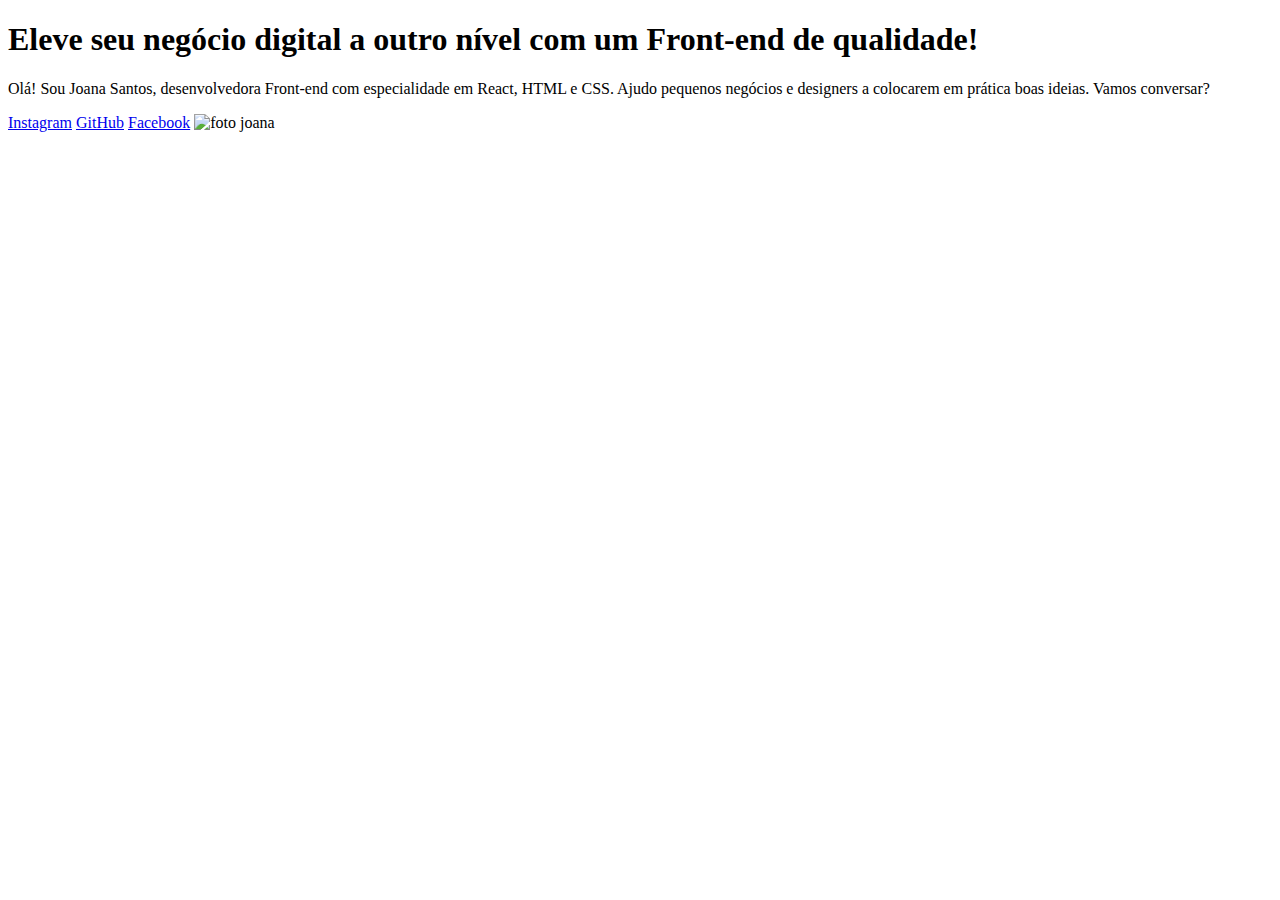
==== index.html @ 70db7eb6 "inclusao link facebook" ====
<!DOCTYPE html>
<html lang="pt=br">
<head>
    <meta charset="UTF-8">
    <meta name="viewport" content="width=device-width, initial-scale=1.0">
    <title>Curso Front</title>
    <link rel="stylesheet" href="styles.css"> 
</head>
<body>
    <header></header>
    <main>
        <h1>Eleve seu negócio digital a outro nível<strong class="titulo-destaque"> com um Front-end de qualidade!</strong></h1>
        <p>Olá! Sou Joana Santos, desenvolvedora Front-end com especialidade em React, HTML e CSS. Ajudo pequenos negócios e designers a colocarem em prática boas ideias. Vamos conversar?</p>
        <a href="https://instagram.com">Instagram</a>
        <a href="https://github.com">GitHub</a>
        <a href="https://facebook.com">Facebook</a>
        <img src="imagem.png" alt="foto joana">
    </main>
    <footer></footer>
</body>
</html>
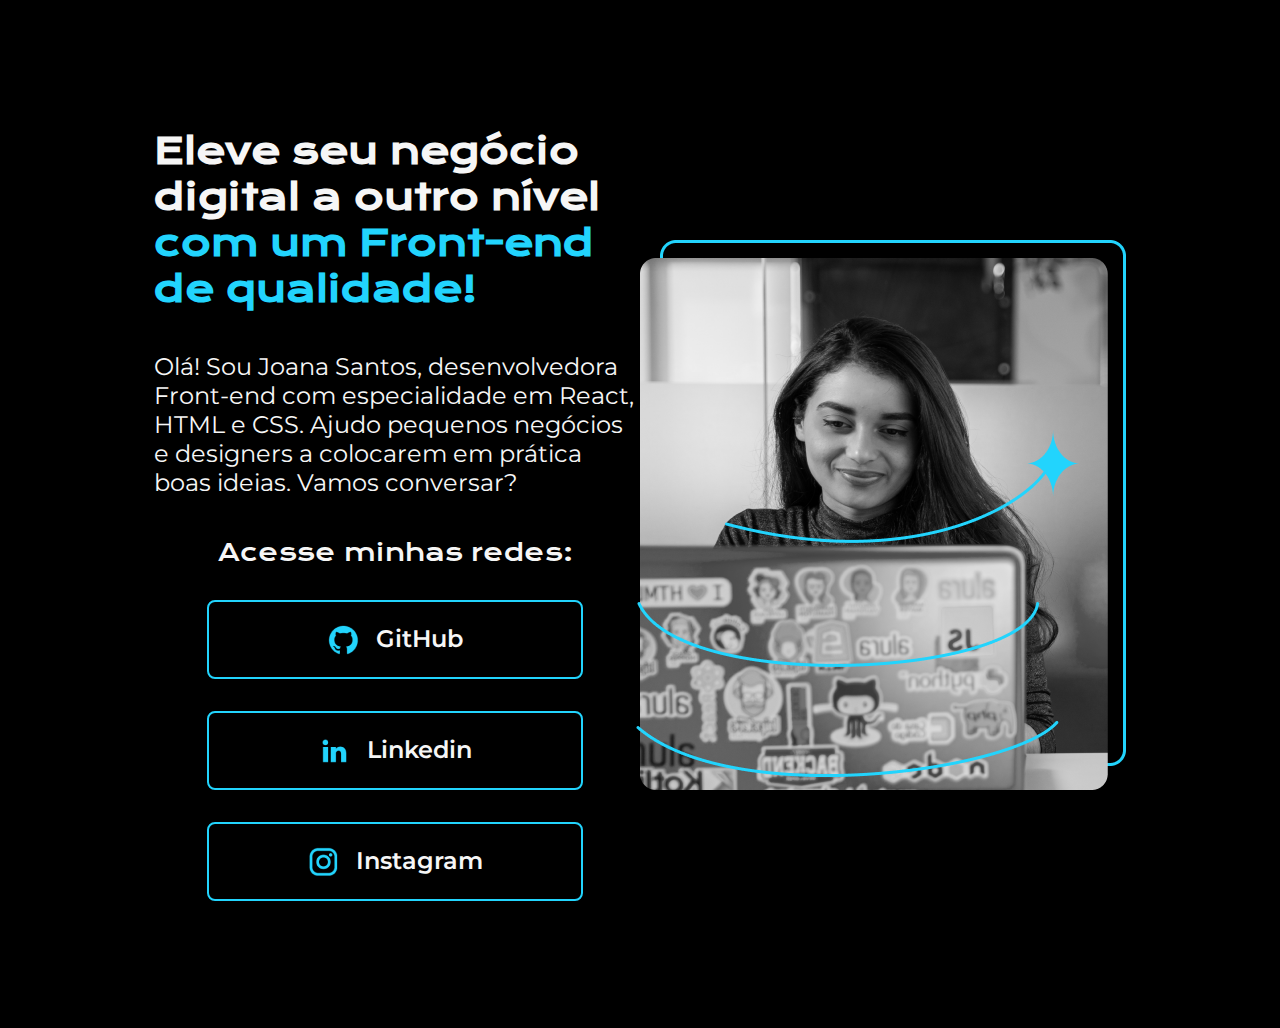
==== commit b6a45d3b: "Novo layout e estilizacao botoes" ====
--- a/index.html
+++ b/index.html
@@ -8,13 +8,27 @@
 </head>
 <body>
     <header></header>
-    <main>
-        <h1>Eleve seu negócio digital a outro nível<strong class="titulo-destaque"> com um Front-end de qualidade!</strong></h1>
-        <p>Olá! Sou Joana Santos, desenvolvedora Front-end com especialidade em React, HTML e CSS. Ajudo pequenos negócios e designers a colocarem em prática boas ideias. Vamos conversar?</p>
-        <a href="https://instagram.com">Instagram</a>
-        <a href="https://github.com">GitHub</a>
-        <a href="https://facebook.com">Facebook</a>
-        <img src="imagem.png" alt="foto joana">
+    <main class="apresentacao">
+        <section class="apresentacao__conteudo"> 
+            <h1 class="apresentacao__conteudo__titulo">Eleve seu negócio digital a outro nível<strong class="titulo-destaque"> com um Front-end de qualidade!</strong></h1>
+            <p class="apresentacao__conteudo__paragrafo">Olá! Sou Joana Santos, desenvolvedora Front-end com especialidade em React, HTML e CSS. Ajudo pequenos negócios e designers a colocarem em prática boas ideias. Vamos conversar?</p>
+            <div class = "apresentacao__links"> 
+                <h2 class="apresentacao__links__subtitulo"> Acesse minhas redes: </h2>
+                <a class="apresentacao__links__link" href="https://github.com"> 
+                    <img src="./Assets/github.png" alt="logo github"> 
+                    GitHub
+                </a>
+                <a class="apresentacao__links__link" href="https://linkedin.com">
+                    <img src="./Assets/linkedin.png" alt="logo linkedin">
+                    Linkedin
+                </a>
+                <a class="apresentacao__links__link" href="https://instagram.com">
+                    <img src="./Assets/instagram.png" alt="logo instagram">
+                    Instagram
+                </a>
+            </div>
+        </section>
+        <img src="./Assets/imagem.png" alt="foto joana">
     </main>
     <footer></footer>
 </body>
--- a/styles.css
+++ b/styles.css
@@ -0,0 +1,67 @@
+@import url('https://fonts.googleapis.com/css2?family=Krona+One&family=Montserrat:wght@400;600&display=swap');
+
+/* reset css */
+*{
+    margin: 0;
+    padding: 0;
+}
+body{
+    height: 100vh;
+    box-sizing: border-box;
+    background-color: #000000;
+    color:#F6F6F6;
+}
+.titulo-destaque{
+    color: #22D4FD;;
+}
+.apresentacao{
+    margin: 10% 12%;
+    display: flex;
+    align-items: center;
+    justify-content: space-between;
+}
+.apresentacao__conteudo{
+    width: 615px;
+    display: flex;
+    flex-direction: column;
+    gap: 40px;
+}
+.apresentacao__conteudo__titulo{
+    font-family: 'Krona One', sans-serif;
+    font-size: 36px;
+}
+.apresentacao__conteudo__paragrafo{
+    font-family: 'Montserrat', sans-serif;
+    font-size: 24px;
+}
+.apresentacao__links{
+    display: flex;
+    flex-direction: column;
+    justify-content: space-between;
+    align-items: center;
+    gap: 32px;
+}
+.apresentacao__links__subtitulo{
+    font-family: 'Krona One', sans-serif;
+    font-weight: 400;
+    font-size: 24px;
+}
+.apresentacao__links__link{
+   /* background-color: #22D4FD; */
+    display: flex;
+    justify-content: center;
+    gap: 16px;
+    width: 372px; 
+    text-align: center;
+    border-radius: 8px;
+    border: 2px solid #22D4FD;
+    font-size: 24px;
+    padding: 21.5px 0;
+    text-decoration: none;
+    color: #F6F6F6;
+    font-family: 'Montserrat', sans-serif;
+    font-weight: 600;
+}
+.apresentacao__links__link:hover{
+    background-color: #272727;
+}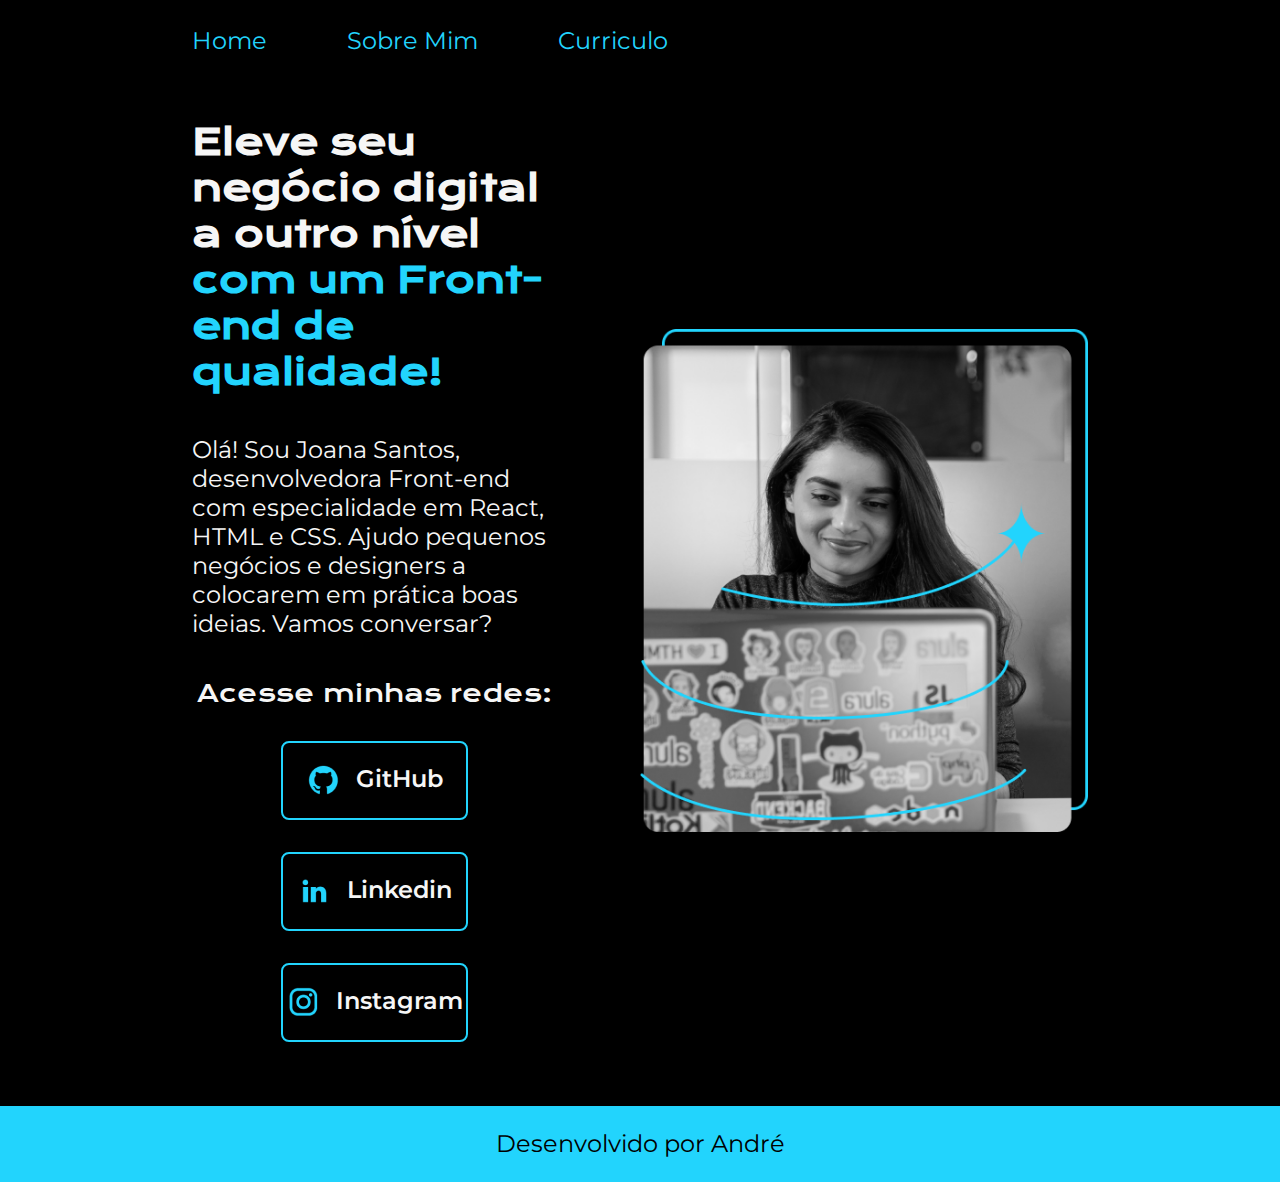
==== commit c68ce930: "Add files via upload" ====
--- a/index.html
+++ b/index.html
@@ -1,35 +1,43 @@
-<!DOCTYPE html>
-<html lang="pt=br">
-<head>
-    <meta charset="UTF-8">
-    <meta name="viewport" content="width=device-width, initial-scale=1.0">
-    <title>Curso Front</title>
-    <link rel="stylesheet" href="styles.css"> 
-</head>
-<body>
-    <header></header>
-    <main class="apresentacao">
-        <section class="apresentacao__conteudo"> 
-            <h1 class="apresentacao__conteudo__titulo">Eleve seu negócio digital a outro nível<strong class="titulo-destaque"> com um Front-end de qualidade!</strong></h1>
-            <p class="apresentacao__conteudo__paragrafo">Olá! Sou Joana Santos, desenvolvedora Front-end com especialidade em React, HTML e CSS. Ajudo pequenos negócios e designers a colocarem em prática boas ideias. Vamos conversar?</p>
-            <div class = "apresentacao__links"> 
-                <h2 class="apresentacao__links__subtitulo"> Acesse minhas redes: </h2>
-                <a class="apresentacao__links__link" href="https://github.com"> 
-                    <img src="./Assets/github.png" alt="logo github"> 
-                    GitHub
-                </a>
-                <a class="apresentacao__links__link" href="https://linkedin.com">
-                    <img src="./Assets/linkedin.png" alt="logo linkedin">
-                    Linkedin
-                </a>
-                <a class="apresentacao__links__link" href="https://instagram.com">
-                    <img src="./Assets/instagram.png" alt="logo instagram">
-                    Instagram
-                </a>
-            </div>
-        </section>
-        <img src="./Assets/imagem.png" alt="foto joana">
-    </main>
-    <footer></footer>
-</body>
+<!DOCTYPE html>
+<html lang="pt=br">
+<head>
+    <meta charset="UTF-8">
+    <meta name="viewport" content="width=device-width, initial-scale=1.0">
+    <title>Curso Front</title>
+    <link rel="stylesheet" href="./Styles/styles.css"> 
+</head>
+<body>
+    <header class="cabecalho"> 
+        <nav class="cabecalho__menu">
+            <a class="cabecalho__menu__link" href="index.html"> Home </a>
+            <a class="cabecalho__menu__link" href="sobremim.html"> Sobre Mim </a>
+            <a class="cabecalho__menu__link" href="curriculo.html"> Curriculo </a>
+        </nav>
+    </header>
+    <main class="apresentacao">
+        <section class="apresentacao__conteudo"> 
+            <h1 class="apresentacao__conteudo__titulo">Eleve seu negócio digital a outro nível<strong class="titulo-destaque"> com um Front-end de qualidade!</strong></h1>
+            <p class="apresentacao__conteudo__paragrafo">Olá! Sou Joana Santos, desenvolvedora Front-end com especialidade em React, HTML e CSS. Ajudo pequenos negócios e designers a colocarem em prática boas ideias. Vamos conversar?</p>
+            <div class = "apresentacao__links"> 
+                <h2 class="apresentacao__links__subtitulo"> Acesse minhas redes: </h2>
+                <a class="apresentacao__links__navegacao" href="https://github.com"> 
+                    <img src="./Assets/github.png" alt="logo github"> 
+                    GitHub
+                </a>
+                <a class="apresentacao__links__navegacao" href="https://linkedin.com">
+                    <img src="./Assets/linkedin.png" alt="logo linkedin">
+                    Linkedin
+                </a>
+                <a class="apresentacao__links__navegacao" href="https://instagram.com">
+                    <img src="./Assets/instagram.png" alt="logo instagram">
+                    Instagram
+                </a>
+            </div>
+        </section>
+        <img class= "apresentacao__imagem" src="./Assets/imagem.png" alt="foto joana">
+    </main>
+    <footer class="rodape">
+        <p>Desenvolvido por André </p> 
+    </footer>
+</body>
 </html>--- a/Styles/styles.css
+++ b/Styles/styles.css
@@ -0,0 +1,121 @@
+@import url('https://fonts.googleapis.com/css2?family=Krona+One&family=Montserrat:wght@400;600&display=swap');
+
+:root{
+    --cor-primaria: #000000;
+    --cor-secundaria: #F6F6F6;
+    --cor-terciaria: #22D4FD;
+    --cor-hover: #272727;
+}
+/* reset css */
+*{
+    margin: 0;
+    padding: 0;
+}
+body{
+    /* height: 100vh; */
+    box-sizing: border-box;
+    background-color: var(--cor-primaria);
+    color:#F6F6F6;
+}
+
+.cabecalho{
+    padding: 2% 0% 0% 15%;
+}
+.cabecalho__menu{
+    display: flex;
+    gap: 80px;
+}
+.cabecalho__menu__link{
+    font-size: 1.5rem;
+    font-family: 'Montserrat', sans-serif;
+    color: var(--cor-terciaria);
+    text-decoration: none;
+}
+.apresentacao{
+    padding: 5% 15%;
+    display: flex;
+    align-items: center;
+    justify-content: space-between;
+    gap: 83px;
+}
+.apresentacao__conteudo{
+    width: 50%;
+    display: flex;
+    flex-direction: column;
+    gap: 40px;
+}
+.apresentacao__conteudo__titulo{
+    font-family: 'Krona One', sans-serif;
+    font-size: 2.25rem;
+}
+.titulo-destaque{
+    color: var(--cor-terciaria);
+}
+.apresentacao__conteudo__paragrafo{
+    font-family: 'Montserrat', sans-serif;
+    font-size: 1.5rem;
+}
+.apresentacao__links{
+    display: flex;
+    flex-direction: column;
+    justify-content: space-between;
+    align-items: center;
+    gap: 32px;
+}
+.apresentacao__links__subtitulo{
+    font-family: 'Krona One', sans-serif;
+    font-weight: 400;
+    font-size: 1.5rem;
+}
+.apresentacao__links__navegacao{
+   /* background-color: #22D4FD; */
+    display: flex;
+    justify-content: center;
+    gap: 16px;
+    width: 50%; 
+    text-align: center;
+    border-radius: 8px;
+    border: 2px solid var(--cor-terciaria);
+    font-size: 1.5rem;
+    padding: 21.5px 0;
+    text-decoration: none;
+    color: var(--cor-secundaria);
+    font-family: 'Montserrat', sans-serif;
+    font-weight: 600;
+}
+.apresentacao__links__navegacao:hover{
+    background-color: var(--cor-hover);
+}
+.apresentacao__imagem{
+    width: 50%;
+}
+.rodape{
+    background-color:var(--cor-terciaria);
+    text-align: center;
+    color: var(--cor-primaria);
+    font-family: 'Montserrat', sans-serif;
+    padding: 23.64px;
+    font-size: 1.5rem;
+}
+
+@media (max-width: 1200px){
+
+    .cabecalho{
+        padding: 6%;
+    }
+    .cabecalho__menu{
+        justify-content: center;
+        gap: 50px;
+    }
+    .apresentacao{
+        flex-direction: column-reverse;
+        padding: 5%;
+    }
+    .apresentacao__conteudo{
+        width: auto;
+    }
+    .apresentacao__conteudo__titulo{
+        font-size: 2rem;
+    }
+  
+}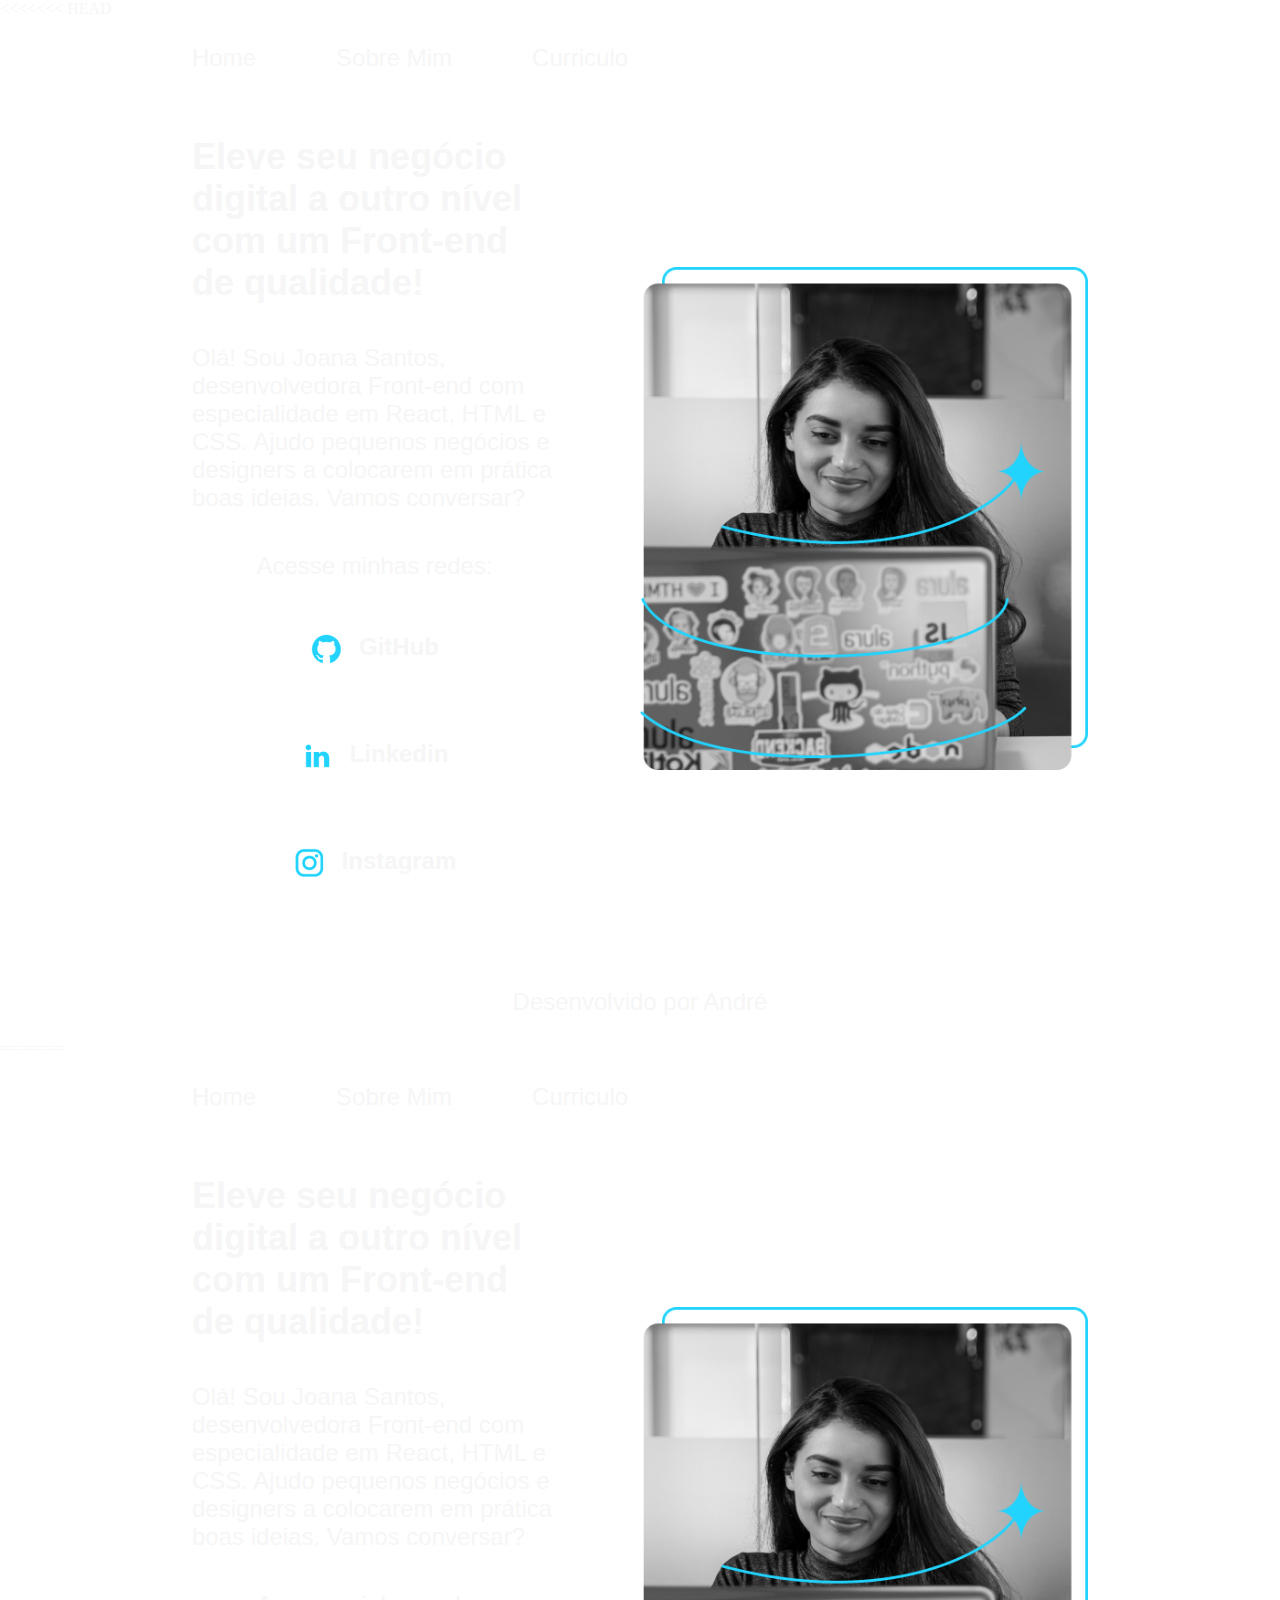
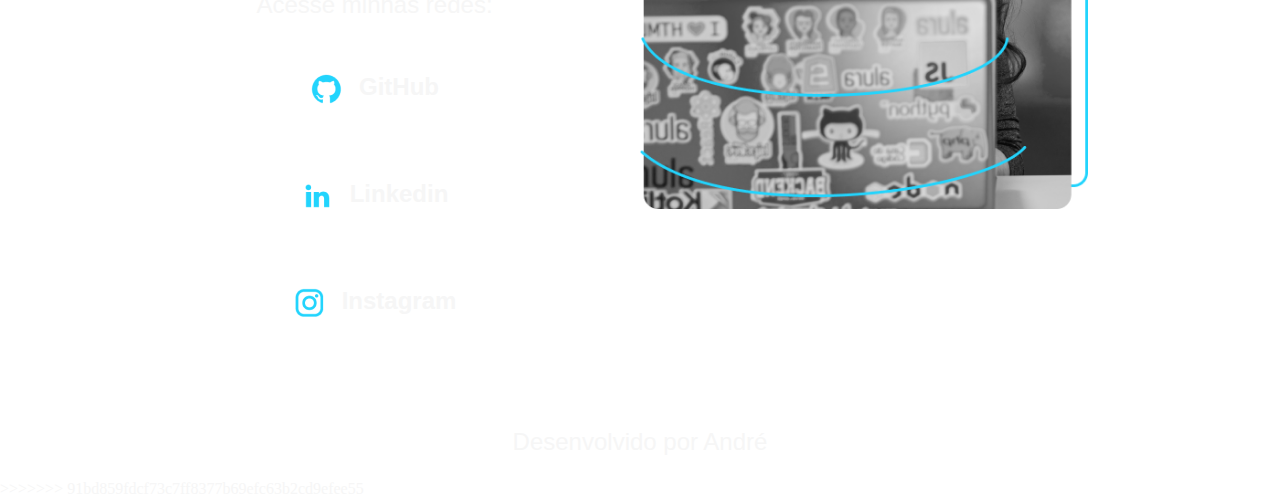
==== commit 9f96d5ee: "Add files via upload" ====
--- a/index.html
+++ b/index.html
@@ -1,3 +1,47 @@
+<<<<<<< HEAD
+<!DOCTYPE html>
+<html lang="pt=br">
+<head>
+    <meta charset="UTF-8">
+    <meta name="viewport" content="width=device-width, initial-scale=1.0">
+    <title>Curso Front</title>
+    <link rel="stylesheet" href="./Styles/styles.css"> 
+</head>
+<body>
+    <header class="cabecalho"> 
+        <nav class="cabecalho__menu">
+            <a class="cabecalho__menu__link" href="index.html"> Home </a>
+            <a class="cabecalho__menu__link" href="sobremim.html"> Sobre Mim </a>
+            <a class="cabecalho__menu__link" href="curriculo.html"> Curriculo </a>
+        </nav>
+    </header>
+    <main class="apresentacao">
+        <section class="apresentacao__conteudo"> 
+            <h1 class="apresentacao__conteudo__titulo">Eleve seu negócio digital a outro nível<strong class="titulo-destaque"> com um Front-end de qualidade!</strong></h1>
+            <p class="apresentacao__conteudo__paragrafo">Olá! Sou Joana Santos, desenvolvedora Front-end com especialidade em React, HTML e CSS. Ajudo pequenos negócios e designers a colocarem em prática boas ideias. Vamos conversar?</p>
+            <div class = "apresentacao__links"> 
+                <h2 class="apresentacao__links__subtitulo"> Acesse minhas redes: </h2>
+                <a class="apresentacao__links__navegacao" href="https://github.com"> 
+                    <img src="./Assets/github.png" alt="logo github"> 
+                    GitHub
+                </a>
+                <a class="apresentacao__links__navegacao" href="https://linkedin.com">
+                    <img src="./Assets/linkedin.png" alt="logo linkedin">
+                    Linkedin
+                </a>
+                <a class="apresentacao__links__navegacao" href="https://instagram.com">
+                    <img src="./Assets/instagram.png" alt="logo instagram">
+                    Instagram
+                </a>
+            </div>
+        </section>
+        <img class= "apresentacao__imagem" src="./Assets/imagem.png" alt="foto joana">
+    </main>
+    <footer class="rodape">
+        <p>Desenvolvido por André </p> 
+    </footer>
+</body>
+=======
 <!DOCTYPE html>
 <html lang="pt=br">
 <head>
@@ -40,4 +84,5 @@
         <p>Desenvolvido por André </p> 
     </footer>
 </body>
+>>>>>>> 91bd859fdcf73c7ff8377b69efc63b2cd9efee55
 </html>--- a/Styles/styles.css
+++ b/Styles/styles.css
@@ -1,3 +1,125 @@
+<<<<<<< HEAD
+@import url('https://fonts.googleapis.com/css2?family=Krona+One&family=Montserrat:wght@400;600&display=swap');
+
+:root{
+    --cor-primaria: #000000;
+    --cor-secundaria: #F6F6F6;
+    --cor-terciaria: #22D4FD;
+    --cor-hover: #272727;
+}
+/* reset css */
+*{
+    margin: 0;
+    padding: 0;
+}
+body{
+    /* height: 100vh; */
+    box-sizing: border-box;
+    background-color: var(--cor-primaria);
+    color:#F6F6F6;
+}
+
+.cabecalho{
+    padding: 2% 0% 0% 15%;
+}
+.cabecalho__menu{
+    display: flex;
+    gap: 80px;
+}
+.cabecalho__menu__link{
+    font-size: 1.5rem;
+    font-family: 'Montserrat', sans-serif;
+    color: var(--cor-terciaria);
+    text-decoration: none;
+}
+.apresentacao{
+    padding: 5% 15%;
+    display: flex;
+    align-items: center;
+    justify-content: space-between;
+    gap: 83px;
+}
+.apresentacao__conteudo{
+    width: 50%;
+    display: flex;
+    flex-direction: column;
+    gap: 40px;
+}
+.apresentacao__conteudo__titulo{
+    font-family: 'Krona One', sans-serif;
+    font-size: 2.25rem;
+}
+.titulo-destaque{
+    color: var(--cor-terciaria);
+}
+.apresentacao__conteudo__paragrafo{
+    font-family: 'Montserrat', sans-serif;
+    font-size: 1.5rem;
+}
+.apresentacao__links{
+    display: flex;
+    flex-direction: column;
+    justify-content: space-between;
+    align-items: center;
+    gap: 32px;
+}
+.apresentacao__links__subtitulo{
+    font-family: 'Krona One', sans-serif;
+    font-weight: 400;
+    font-size: 1.5rem;
+}
+.apresentacao__links__navegacao{
+   /* background-color: #22D4FD; */
+    display: flex;
+    justify-content: center;
+    gap: 16px;
+    width: 50%; 
+    text-align: center;
+    border-radius: 8px;
+    border: 2px solid var(--cor-terciaria);
+    font-size: 1.5rem;
+    padding: 21.5px 0;
+    text-decoration: none;
+    color: var(--cor-secundaria);
+    font-family: 'Montserrat', sans-serif;
+    font-weight: 600;
+}
+.apresentacao__links__navegacao:hover{
+    background-color: var(--cor-hover);
+}
+.apresentacao__imagem{
+    width: 50%;
+}
+.rodape{
+    background-color:var(--cor-terciaria);
+    text-align: center;
+    color: var(--cor-primaria);
+    font-family: 'Montserrat', sans-serif;
+    padding: 23.64px;
+    font-size: 1.5rem;
+}
+
+@media (max-width: 1200px){
+
+    .cabecalho{
+        padding: 6%;
+    }
+    .cabecalho__menu{
+        justify-content: center;
+        gap: 13px;
+    }
+    .apresentacao{
+        flex-direction: column-reverse;
+        padding: 5%;
+    }
+    .apresentacao__conteudo{
+        width: auto;
+    }
+    .apresentacao__conteudo__titulo{
+        font-size: 2rem;
+    }
+  
+=======
 @import url('https://fonts.googleapis.com/css2?family=Krona+One&family=Montserrat:wght@400;600&display=swap');
 
 :root{
@@ -118,4 +240,5 @@
         font-size: 2rem;
     }
   
+>>>>>>> 91bd859fdcf73c7ff8377b69efc63b2cd9efee55
 }--- a/Styles/styles.css
+++ b/Styles/styles.css
@@ -1,3 +1,125 @@
+<<<<<<< HEAD
+@import url('https://fonts.googleapis.com/css2?family=Krona+One&family=Montserrat:wght@400;600&display=swap');
+
+:root{
+    --cor-primaria: #000000;
+    --cor-secundaria: #F6F6F6;
+    --cor-terciaria: #22D4FD;
+    --cor-hover: #272727;
+}
+/* reset css */
+*{
+    margin: 0;
+    padding: 0;
+}
+body{
+    /* height: 100vh; */
+    box-sizing: border-box;
+    background-color: var(--cor-primaria);
+    color:#F6F6F6;
+}
+
+.cabecalho{
+    padding: 2% 0% 0% 15%;
+}
+.cabecalho__menu{
+    display: flex;
+    gap: 80px;
+}
+.cabecalho__menu__link{
+    font-size: 1.5rem;
+    font-family: 'Montserrat', sans-serif;
+    color: var(--cor-terciaria);
+    text-decoration: none;
+}
+.apresentacao{
+    padding: 5% 15%;
+    display: flex;
+    align-items: center;
+    justify-content: space-between;
+    gap: 83px;
+}
+.apresentacao__conteudo{
+    width: 50%;
+    display: flex;
+    flex-direction: column;
+    gap: 40px;
+}
+.apresentacao__conteudo__titulo{
+    font-family: 'Krona One', sans-serif;
+    font-size: 2.25rem;
+}
+.titulo-destaque{
+    color: var(--cor-terciaria);
+}
+.apresentacao__conteudo__paragrafo{
+    font-family: 'Montserrat', sans-serif;
+    font-size: 1.5rem;
+}
+.apresentacao__links{
+    display: flex;
+    flex-direction: column;
+    justify-content: space-between;
+    align-items: center;
+    gap: 32px;
+}
+.apresentacao__links__subtitulo{
+    font-family: 'Krona One', sans-serif;
+    font-weight: 400;
+    font-size: 1.5rem;
+}
+.apresentacao__links__navegacao{
+   /* background-color: #22D4FD; */
+    display: flex;
+    justify-content: center;
+    gap: 16px;
+    width: 50%; 
+    text-align: center;
+    border-radius: 8px;
+    border: 2px solid var(--cor-terciaria);
+    font-size: 1.5rem;
+    padding: 21.5px 0;
+    text-decoration: none;
+    color: var(--cor-secundaria);
+    font-family: 'Montserrat', sans-serif;
+    font-weight: 600;
+}
+.apresentacao__links__navegacao:hover{
+    background-color: var(--cor-hover);
+}
+.apresentacao__imagem{
+    width: 50%;
+}
+.rodape{
+    background-color:var(--cor-terciaria);
+    text-align: center;
+    color: var(--cor-primaria);
+    font-family: 'Montserrat', sans-serif;
+    padding: 23.64px;
+    font-size: 1.5rem;
+}
+
+@media (max-width: 1200px){
+
+    .cabecalho{
+        padding: 6%;
+    }
+    .cabecalho__menu{
+        justify-content: center;
+        gap: 13px;
+    }
+    .apresentacao{
+        flex-direction: column-reverse;
+        padding: 5%;
+    }
+    .apresentacao__conteudo{
+        width: auto;
+    }
+    .apresentacao__conteudo__titulo{
+        font-size: 2rem;
+    }
+  
+=======
 @import url('https://fonts.googleapis.com/css2?family=Krona+One&family=Montserrat:wght@400;600&display=swap');
 
 :root{
@@ -118,4 +240,5 @@
         font-size: 2rem;
     }
   
+>>>>>>> 91bd859fdcf73c7ff8377b69efc63b2cd9efee55
 }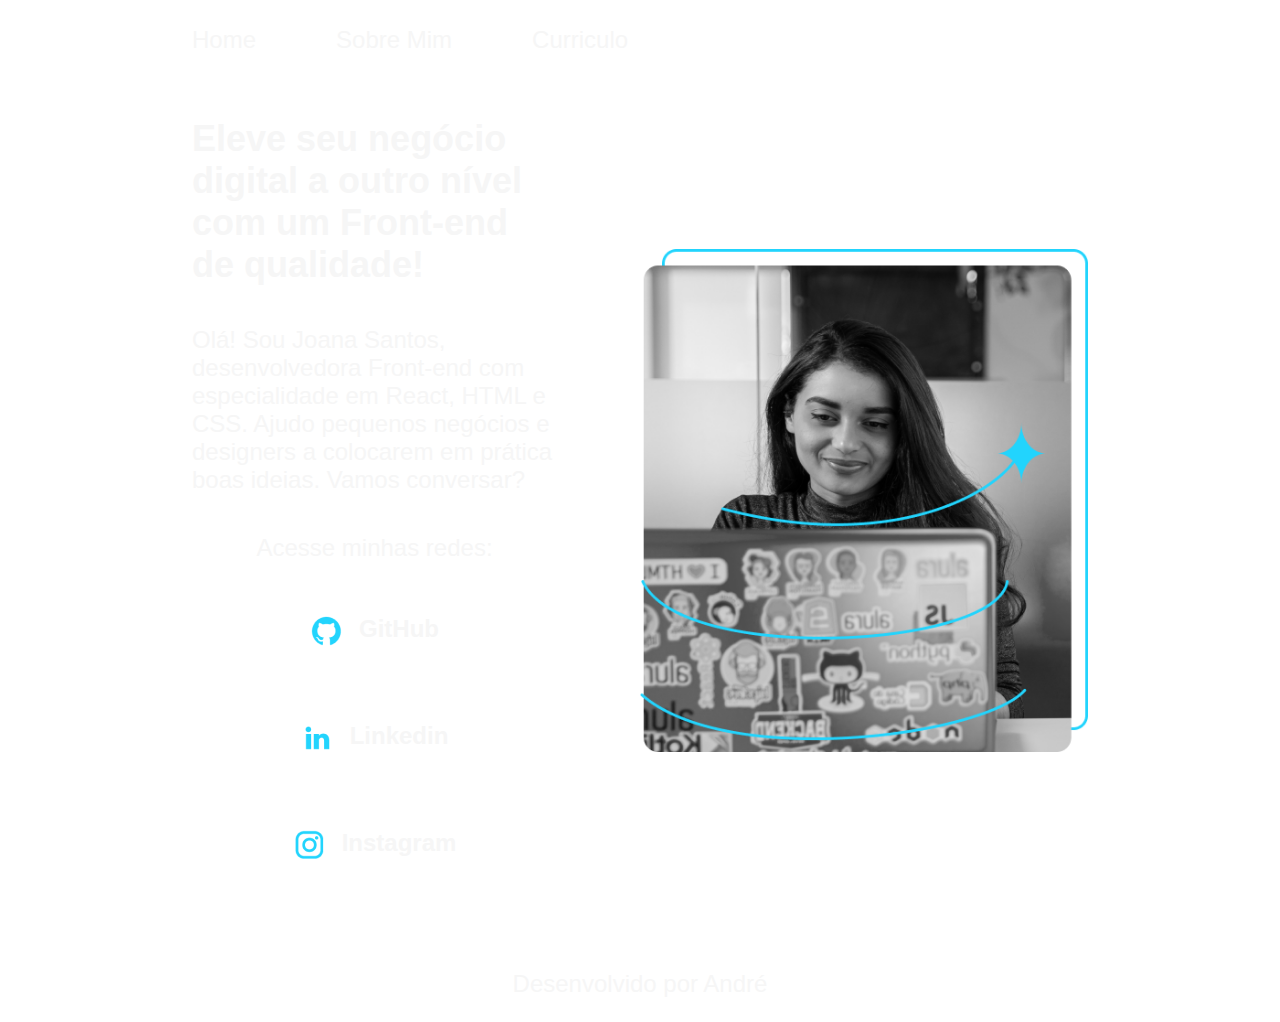
==== commit 62712a46: "Add files via upload" ====
--- a/index.html
+++ b/index.html
@@ -1,4 +1,3 @@
-<<<<<<< HEAD
 <!DOCTYPE html>
 <html lang="pt=br">
 <head>
@@ -12,7 +11,7 @@
         <nav class="cabecalho__menu">
             <a class="cabecalho__menu__link" href="index.html"> Home </a>
             <a class="cabecalho__menu__link" href="sobremim.html"> Sobre Mim </a>
-            <a class="cabecalho__menu__link" href="curriculo.html"> Curriculo </a>
+            <a class="cabecalho__menu__link" href="exeperiencia.html"> Curriculo </a>
         </nav>
     </header>
     <main class="apresentacao">
@@ -41,48 +40,3 @@
         <p>Desenvolvido por André </p> 
     </footer>
 </body>
-=======
-<!DOCTYPE html>
-<html lang="pt=br">
-<head>
-    <meta charset="UTF-8">
-    <meta name="viewport" content="width=device-width, initial-scale=1.0">
-    <title>Curso Front</title>
-    <link rel="stylesheet" href="./Styles/styles.css"> 
-</head>
-<body>
-    <header class="cabecalho"> 
-        <nav class="cabecalho__menu">
-            <a class="cabecalho__menu__link" href="index.html"> Home </a>
-            <a class="cabecalho__menu__link" href="sobremim.html"> Sobre Mim </a>
-            <a class="cabecalho__menu__link" href="curriculo.html"> Curriculo </a>
-        </nav>
-    </header>
-    <main class="apresentacao">
-        <section class="apresentacao__conteudo"> 
-            <h1 class="apresentacao__conteudo__titulo">Eleve seu negócio digital a outro nível<strong class="titulo-destaque"> com um Front-end de qualidade!</strong></h1>
-            <p class="apresentacao__conteudo__paragrafo">Olá! Sou Joana Santos, desenvolvedora Front-end com especialidade em React, HTML e CSS. Ajudo pequenos negócios e designers a colocarem em prática boas ideias. Vamos conversar?</p>
-            <div class = "apresentacao__links"> 
-                <h2 class="apresentacao__links__subtitulo"> Acesse minhas redes: </h2>
-                <a class="apresentacao__links__navegacao" href="https://github.com"> 
-                    <img src="./Assets/github.png" alt="logo github"> 
-                    GitHub
-                </a>
-                <a class="apresentacao__links__navegacao" href="https://linkedin.com">
-                    <img src="./Assets/linkedin.png" alt="logo linkedin">
-                    Linkedin
-                </a>
-                <a class="apresentacao__links__navegacao" href="https://instagram.com">
-                    <img src="./Assets/instagram.png" alt="logo instagram">
-                    Instagram
-                </a>
-            </div>
-        </section>
-        <img class= "apresentacao__imagem" src="./Assets/imagem.png" alt="foto joana">
-    </main>
-    <footer class="rodape">
-        <p>Desenvolvido por André </p> 
-    </footer>
-</body>
->>>>>>> 91bd859fdcf73c7ff8377b69efc63b2cd9efee55
-</html>